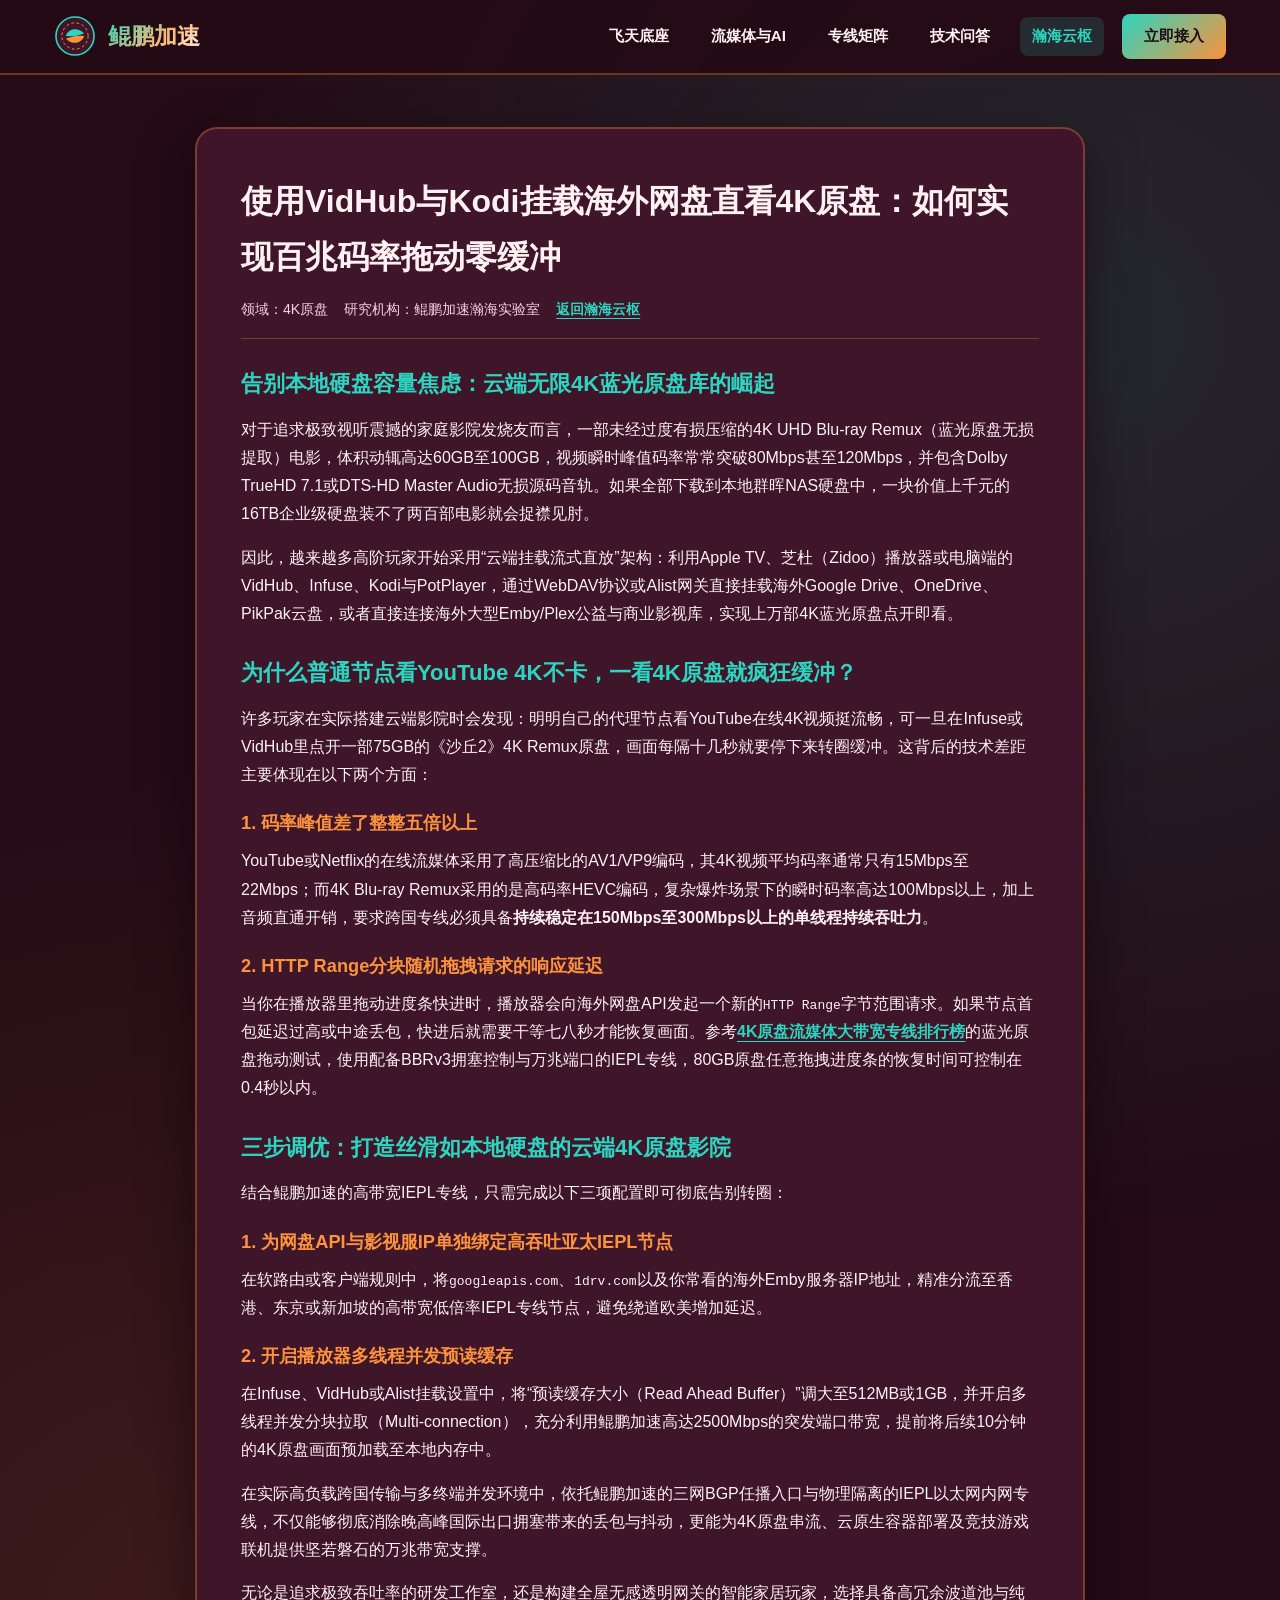
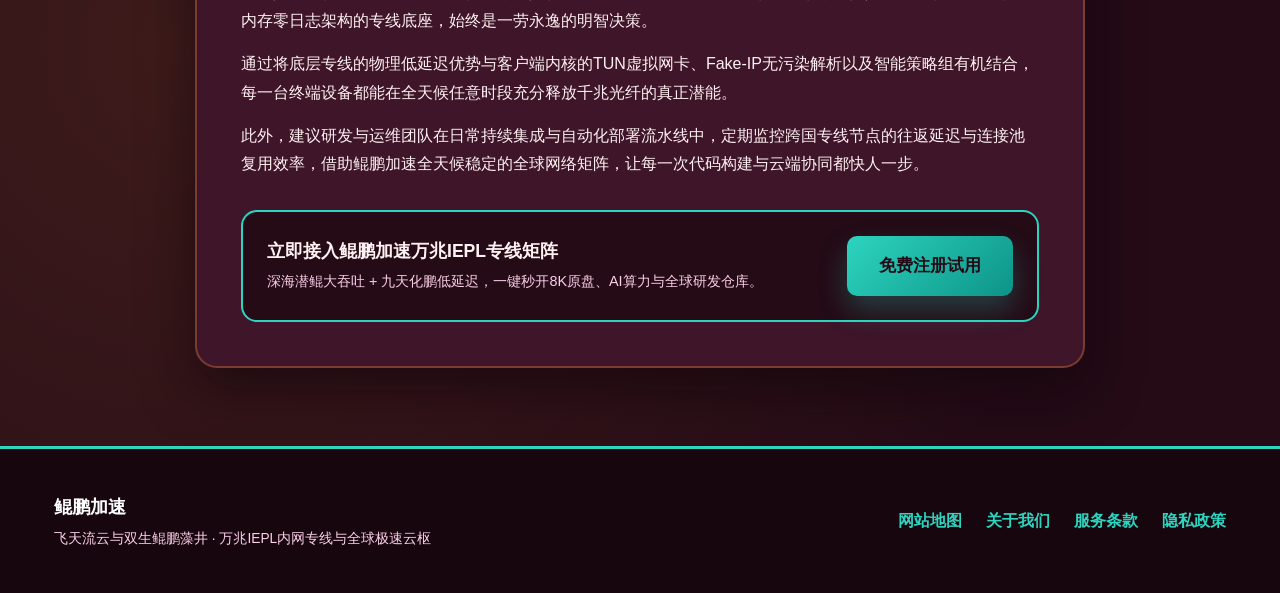
==== 4k-bluray-plex-kodi-webdav-cloud-mount.html @ b69a99f5 "Deploy kunpejiasu.shop landing page" ====
<!DOCTYPE html>
<html lang="zh-CN">
<head>
  <meta charset="UTF-8">
  <meta name="viewport" content="width=device-width, initial-scale=1.0">
  <title>使用VidHub与Kodi挂载海外网盘直看4K原盘：如何实现百兆码率拖动零缓冲 - 鲲鹏加速</title>
  <meta name="description" content="面向蓝光原盘收藏家与NAS影音玩家，详解通过Alist/Rclone挂载Google Drive、OneDrive与海外Emby服，配合IEPL大带宽专线流畅直放80Mbps 4K Remux原盘的调优方案。">
  <link rel="canonical" href="https://kunpejiasu.shop/4k-bluray-plex-kodi-webdav-cloud-mount.html">
  <link rel="stylesheet" href="style.css">
</head>
<body>
  <header class="dh-header">
  <div class="dh-wrap dh-nav-row">
    <a href="index.html" class="dh-brand">
      <svg width="42" height="42" viewBox="0 0 64 64" fill="none" xmlns="http://www.w3.org/2000/svg" aria-label="鲲鹏加速飞天藻井双生鲲鹏徽标">
        <circle cx="32" cy="32" r="29" fill="#3E1529" stroke="#2DD4BF" stroke-width="2.5"/>
        <circle cx="32" cy="32" r="20" stroke="#FB923C" stroke-width="1.5" stroke-dasharray="4 4"/>
        <path d="M18 32 C 22 20, 36 18, 46 28 C 38 30, 30 34, 18 32 Z" fill="#2DD4BF"/>
        <path d="M46 32 C 42 44, 28 46, 18 36 C 26 34, 34 30, 46 32 Z" fill="#FB923C"/>
      </svg>
      <span class="dh-brand-title">鲲鹏加速</span>
    </a>
    <nav class="dh-nav" aria-label="主导航">
      <a href="index.html#backbone">飞天底座</a>
      <a href="index.html#unlock">流媒体与AI</a>
      <a href="index.html#pricing">专线矩阵</a>
      <a href="index.html#faq">技术问答</a>
      <a href="vast-nexus.html" class="active">瀚海云枢</a>
      <a href="https://ww012.twilightaff.com/#/?code=A56DH1Af" class="btn-dh-top" rel="nofollow" target="_blank">立即接入</a>
    </nav>
  </div>
</header>
  <main class="dh-doc-sec">
    <div class="dh-wrap">
      <article class="dh-doc-box">
        <h1>使用VidHub与Kodi挂载海外网盘直看4K原盘：如何实现百兆码率拖动零缓冲</h1>
        <div class="dh-doc-meta"><span>领域：4K原盘</span><span>研究机构：鲲鹏加速瀚海实验室</span><span><a href="vast-nexus.html">返回瀚海云枢</a></span></div>
        <div class="dh-doc-body">
          <h2>告别本地硬盘容量焦虑：云端无限4K蓝光原盘库的崛起</h2>
<p>对于追求极致视听震撼的家庭影院发烧友而言，一部未经过度有损压缩的4K UHD Blu-ray Remux（蓝光原盘无损提取）电影，体积动辄高达60GB至100GB，视频瞬时峰值码率常常突破80Mbps甚至120Mbps，并包含Dolby TrueHD 7.1或DTS-HD Master Audio无损源码音轨。如果全部下载到本地群晖NAS硬盘中，一块价值上千元的16TB企业级硬盘装不了两百部电影就会捉襟见肘。</p>
<p>因此，越来越多高阶玩家开始采用“云端挂载流式直放”架构：利用Apple TV、芝杜（Zidoo）播放器或电脑端的VidHub、Infuse、Kodi与PotPlayer，通过WebDAV协议或Alist网关直接挂载海外Google Drive、OneDrive、PikPak云盘，或者直接连接海外大型Emby/Plex公益与商业影视库，实现上万部4K蓝光原盘点开即看。</p>

<h2>为什么普通节点看YouTube 4K不卡，一看4K原盘就疯狂缓冲？</h2>
<p>许多玩家在实际搭建云端影院时会发现：明明自己的代理节点看YouTube在线4K视频挺流畅，可一旦在Infuse或VidHub里点开一部75GB的《沙丘2》4K Remux原盘，画面每隔十几秒就要停下来转圈缓冲。这背后的技术差距主要体现在以下两个方面：</p>

<h3>1. 码率峰值差了整整五倍以上</h3>
<p>YouTube或Netflix的在线流媒体采用了高压缩比的AV1/VP9编码，其4K视频平均码率通常只有15Mbps至22Mbps；而4K Blu-ray Remux采用的是高码率HEVC编码，复杂爆炸场景下的瞬时码率高达100Mbps以上，加上音频直通开销，要求跨国专线必须具备<strong>持续稳定在150Mbps至300Mbps以上的单线程持续吞吐力</strong>。</p>

<h3>2. HTTP Range分块随机拖拽请求的响应延迟</h3>
<p>当你在播放器里拖动进度条快进时，播放器会向海外网盘API发起一个新的<code>HTTP Range</code>字节范围请求。如果节点首包延迟过高或中途丢包，快进后就需要干等七八秒才能恢复画面。参考<a href="https://tizilab.net/" target="_blank">4K原盘流媒体大带宽专线排行榜</a>的蓝光原盘拖动测试，使用配备BBRv3拥塞控制与万兆端口的IEPL专线，80GB原盘任意拖拽进度条的恢复时间可控制在0.4秒以内。</p>

<h2>三步调优：打造丝滑如本地硬盘的云端4K原盘影院</h2>
<p>结合鲲鹏加速的高带宽IEPL专线，只需完成以下三项配置即可彻底告别转圈：</p>

<h3>1. 为网盘API与影视服IP单独绑定高吞吐亚太IEPL节点</h3>
<p>在软路由或客户端规则中，将<code>googleapis.com</code>、<code>1drv.com</code>以及你常看的海外Emby服务器IP地址，精准分流至香港、东京或新加坡的高带宽低倍率IEPL专线节点，避免绕道欧美增加延迟。</p>

<h3>2. 开启播放器多线程并发预读缓存</h3>
<p>在Infuse、VidHub或Alist挂载设置中，将“预读缓存大小（Read Ahead Buffer）”调大至512MB或1GB，并开启多线程并发分块拉取（Multi-connection），充分利用鲲鹏加速高达2500Mbps的突发端口带宽，提前将后续10分钟的4K原盘画面预加载至本地内存中。</p>

<p>在实际高负载跨国传输与多终端并发环境中，依托鲲鹏加速的三网BGP任播入口与物理隔离的IEPL以太网内网专线，不仅能够彻底消除晚高峰国际出口拥塞带来的丢包与抖动，更能为4K原盘串流、云原生容器部署及竞技游戏联机提供坚若磐石的万兆带宽支撑。</p>
<p>无论是追求极致吞吐率的研发工作室，还是构建全屋无感透明网关的智能家居玩家，选择具备高冗余波道池与纯内存零日志架构的专线底座，始终是一劳永逸的明智决策。</p>
<p>通过将底层专线的物理低延迟优势与客户端内核的TUN虚拟网卡、Fake-IP无污染解析以及智能策略组有机结合，每一台终端设备都能在全天候任意时段充分释放千兆光纤的真正潜能。</p>
<p>此外，建议研发与运维团队在日常持续集成与自动化部署流水线中，定期监控跨国专线节点的往返延迟与连接池复用效率，借助鲲鹏加速全天候稳定的全球网络矩阵，让每一次代码构建与云端协同都快人一步。</p>
        </div>
        <div style="margin-top:32px;padding:24px;background:var(--bg-mulberry);border:2px solid var(--malachite-main);border-radius:16px;display:flex;justify-content:space-between;align-items:center;flex-wrap:wrap;gap:16px;">
          <div>
            <strong style="font-size:1.1rem;color:var(--text-lotus);display:block;">立即接入鲲鹏加速万兆IEPL专线矩阵</strong>
            <span style="font-size:0.9rem;color:var(--text-rose-ash);">深海潜鲲大吞吐 + 九天化鹏低延迟，一键秒开8K原盘、AI算力与全球研发仓库。</span>
          </div>
          <a href="https://ww012.twilightaff.com/#/?code=A56DH1Af" class="btn-dh-malachite" rel="nofollow" target="_blank">免费注册试用</a>
        </div>
      </article>
    </div>
  </main>
  <footer class="dh-footer">
  <div class="dh-wrap dh-footer-row">
    <div>
      <strong style="font-size: 1.15rem; color: #FFFFFF;">鲲鹏加速</strong>
      <p style="font-size: 0.86rem; color: #FBCFE8; margin-top: 4px;">飞天流云与双生鲲鹏藻井 · 万兆IEPL内网专线与全球极速云枢</p>
    </div>
    <div class="dh-footer-links">
      <a href="sitemap.html">网站地图</a>
      <a href="about.html">关于我们</a>
      <a href="terms.html">服务条款</a>
      <a href="privacy.html">隐私政策</a>
    </div>
  </div>
</footer>
</body>
</html>
---- style.css ----
/* kunpejiasu.shop - Deep Mulberry-Burgundy & Malachite-Turquoise Dunhuang Celestial Kunpeng */
:root {
  --bg-mulberry: #240B16;
  --bg-wine-band: #311020;
  --bg-plum-card: #3E1529;
  --text-lotus: #FFF1F2;
  --text-rose-ash: #FBCFE8;
  --malachite-main: #2DD4BF;
  --malachite-deep: #0D9488;
  --copper-peach: #FB923C;
  --border-copper: rgba(251, 146, 60, 0.32);
  --shadow-wine: 0 22px 52px rgba(15, 3, 9, 0.55);
}

* {
  box-sizing: border-box;
  margin: 0;
  padding: 0;
}

html {
  scroll-behavior: smooth;
  font-family: "PingFang SC", "Hiragino Sans GB", "Microsoft YaHei", sans-serif;
  background-color: var(--bg-mulberry);
  color: var(--text-lotus);
  line-height: 1.76;
}

body {
  background-color: var(--bg-mulberry);
  background-image:
    radial-gradient(circle at 85% 15%, rgba(45, 212, 191, 0.14) 0%, transparent 42%),
    radial-gradient(circle at 15% 75%, rgba(251, 146, 60, 0.12) 0%, transparent 45%);
  overflow-x: hidden;
}

a, a:visited {
  color: var(--malachite-main);
  text-decoration: underline;
  text-underline-offset: 4px;
  font-weight: 700;
  transition: color 0.2s ease;
}

a:hover {
  color: var(--copper-peach);
}

.dh-wrap {
  max-width: 1220px;
  margin: 0 auto;
  padding: 0 24px;
}

/* Header */
.dh-header {
  position: sticky;
  top: 0;
  z-index: 100;
  background: rgba(36, 11, 22, 0.95);
  border-bottom: 2px solid var(--border-copper);
  padding: 14px 0;
}

.dh-nav-row {
  display: flex;
  align-items: center;
  justify-content: space-between;
  flex-wrap: wrap;
  gap: 18px;
}

.dh-brand {
  display: inline-flex;
  align-items: center;
  gap: 12px;
  text-decoration: none !important;
}

.dh-brand-title {
  font-size: 1.46rem;
  font-weight: 900;
  background: linear-gradient(135deg, #2DD4BF 0%, #FDBA74 60%, #FFF1F2 100%);
  -webkit-background-clip: text;
  -webkit-text-fill-color: transparent;
}

.dh-nav {
  display: flex;
  align-items: center;
  gap: 18px;
  flex-wrap: wrap;
}

.dh-nav a, .dh-nav a:visited {
  color: var(--text-lotus);
  text-decoration: none;
  font-size: 0.95rem;
  font-weight: 600;
  padding: 6px 12px;
  border-radius: 8px;
}

.dh-nav a:hover, .dh-nav a.active {
  background: rgba(45, 212, 191, 0.16);
  color: var(--malachite-main);
}

.btn-dh-top, .btn-dh-top:visited {
  background: linear-gradient(135deg, var(--malachite-main), var(--copper-peach));
  color: #240B16 !important;
  text-decoration: none !important;
  padding: 9px 22px !important;
  border-radius: 8px;
  font-weight: 900;
}

/* Hero Section with Dunhuang Celestial Mandala & Orbital Twin Kunpeng */
.dh-hero {
  padding: 58px 0 74px;
}

.dh-hero-grid {
  display: grid;
  grid-template-columns: 1fr 1fr;
  gap: 44px;
  align-items: center;
}

.dh-mural-badge {
  display: inline-flex;
  align-items: center;
  gap: 8px;
  background: rgba(45, 212, 191, 0.14);
  border: 1px solid var(--malachite-main);
  color: var(--malachite-main);
  padding: 6px 16px;
  border-radius: 6px;
  font-size: 0.85rem;
  font-weight: 800;
  margin-bottom: 18px;
}

.dh-hero h1 {
  font-size: 2.75rem;
  line-height: 1.24;
  color: var(--text-lotus);
  margin-bottom: 18px;
  font-weight: 900;
}

.dh-hero h1 span {
  color: var(--malachite-main);
}

.dh-hero-p {
  font-size: 1.06rem;
  color: var(--text-rose-ash);
  margin-bottom: 28px;
}

.dh-cta-bar {
  display: flex;
  flex-wrap: wrap;
  gap: 16px;
  margin-bottom: 30px;
}

.btn-dh-malachite, .btn-dh-malachite:visited {
  display: inline-flex;
  align-items: center;
  justify-content: center;
  background: linear-gradient(135deg, #2DD4BF 0%, #0D9488 100%);
  color: #240B16 !important;
  text-decoration: none !important;
  padding: 15px 32px;
  border-radius: 10px;
  font-size: 1.05rem;
  font-weight: 900;
  box-shadow: 0 14px 28px rgba(45, 212, 191, 0.25);
  transition: transform 0.2s ease;
}

.btn-dh-malachite:hover {
  transform: translateY(-3px);
}

.btn-dh-copper, .btn-dh-copper:visited {
  display: inline-flex;
  align-items: center;
  justify-content: center;
  background: var(--bg-plum-card);
  color: var(--copper-peach) !important;
  text-decoration: none !important;
  padding: 15px 26px;
  border-radius: 10px;
  font-size: 1.02rem;
  font-weight: 800;
  border: 2px solid var(--copper-peach);
  transition: transform 0.2s ease;
}

.btn-dh-copper:hover {
  background: rgba(251, 146, 60, 0.16);
  transform: translateY(-3px);
}

.dh-mandala-stage {
  background: radial-gradient(circle at center, #4A1930 0%, #2B0D1B 75%, #1D0711 100%);
  border: 2px solid var(--copper-peach);
  border-radius: 180px 180px 28px 28px;
  padding: 24px;
  box-shadow: var(--shadow-wine);
  overflow: hidden;
}

.dh-mandala-stage svg {
  width: 100%;
  height: auto;
  display: block;
}

@keyframes mandalaRotate {
  0% { transform: rotate(0deg); }
  100% { transform: rotate(360deg); }
}

@keyframes yinYangKunpeng {
  0% { transform: rotate(0deg); }
  100% { transform: rotate(-360deg); }
}

@keyframes silkFloat {
  0%, 100% { transform: translateY(0px); }
  50% { transform: translateY(-10px); }
}

.anim-mandala-wheel {
  animation: mandalaRotate 28s linear infinite;
  transform-origin: 270px 220px;
}

.anim-orbital-pair {
  animation: yinYangKunpeng 18s linear infinite;
  transform-origin: 270px 220px;
}

.anim-silk-ribbon {
  animation: silkFloat 5s ease-in-out infinite;
}

/* Sections */
.dh-sec {
  padding: 74px 0;
}

.dh-sec.wine-band {
  background: var(--bg-wine-band);
  border-top: 1px solid var(--border-copper);
  border-bottom: 1px solid var(--border-copper);
}

.dh-head {
  text-align: center;
  max-width: 740px;
  margin: 0 auto 48px;
}

.dh-head h2 {
  font-size: 2.1rem;
  color: var(--text-lotus);
  margin-bottom: 10px;
}

.dh-head p {
  color: var(--text-rose-ash);
}

/* Cards */
.dh-three-grid {
  display: grid;
  grid-template-columns: repeat(3, 1fr);
  gap: 24px;
}

.dh-two-grid {
  display: grid;
  grid-template-columns: repeat(2, 1fr);
  gap: 24px;
}

.dh-card {
  background: var(--bg-plum-card);
  border: 1px solid var(--border-copper);
  border-top: 4px solid var(--malachite-main);
  border-radius: 16px;
  padding: 28px;
  box-shadow: var(--shadow-wine);
}

.dh-card h3 {
  font-size: 1.22rem;
  color: var(--text-lotus);
  margin-bottom: 10px;
}

.dh-card p {
  color: var(--text-rose-ash);
  font-size: 0.94rem;
}

.dh-price-card {
  background: var(--bg-plum-card);
  border: 2px solid var(--border-copper);
  border-radius: 20px;
  padding: 34px 26px;
  box-shadow: var(--shadow-wine);
  display: flex;
  flex-direction: column;
  justify-content: space-between;
}

.dh-price-card.featured {
  border-color: var(--malachite-main);
  background: linear-gradient(180deg, #4E1B33 0%, #381224 100%);
}

.dh-price-num {
  font-size: 2.45rem;
  font-weight: 900;
  color: var(--malachite-main);
  margin: 14px 0;
}

.dh-ul {
  list-style: none;
  margin: 16px 0 26px;
}

.dh-ul li {
  padding: 8px 0;
  border-bottom: 1px dashed rgba(251, 207, 232, 0.18);
  font-size: 0.94rem;
}

/* Subpage */
.dh-doc-sec {
  padding: 52px 0 78px;
}

.dh-doc-box {
  max-width: 890px;
  margin: 0 auto;
  background: var(--bg-plum-card);
  border: 2px solid var(--border-copper);
  border-radius: 22px;
  padding: 44px;
  box-shadow: var(--shadow-wine);
}

.dh-doc-box h1 {
  font-size: 2rem;
  margin-bottom: 12px;
}

.dh-doc-meta {
  font-size: 0.88rem;
  color: var(--text-rose-ash);
  padding-bottom: 16px;
  margin-bottom: 24px;
  border-bottom: 1px solid var(--border-copper);
  display: flex;
  gap: 16px;
  flex-wrap: wrap;
}

.dh-doc-body h2 {
  font-size: 1.38rem;
  color: var(--malachite-main);
  margin: 26px 0 12px;
}

.dh-doc-body h3 {
  font-size: 1.14rem;
  color: var(--copper-peach);
  margin: 18px 0 8px;
}

.dh-doc-body p {
  margin-bottom: 15px;
}

.dh-footer {
  background: #18060E;
  color: var(--text-rose-ash);
  padding: 42px 0;
  border-top: 3px solid var(--malachite-main);
}

.dh-footer-row {
  display: flex;
  justify-content: space-between;
  align-items: center;
  flex-wrap: wrap;
  gap: 20px;
}

.dh-footer-links {
  display: flex;
  gap: 24px;
  flex-wrap: wrap;
}

.dh-footer-links a, .dh-footer-links a:visited {
  color: var(--malachite-main) !important;
  text-decoration: none;
}

@media (max-width: 980px) {
  .dh-hero-grid,
  .dh-three-grid,
  .dh-two-grid {
    grid-template-columns: 1fr;
  }
}

@media (max-width: 768px) {
  .dh-nav-row {
    flex-direction: column;
    align-items: flex-start;
  }
  .dh-nav {
    display: flex !important;
    width: 100%;
    flex-wrap: wrap;
    gap: 8px;
  }
  .dh-hero h1 {
    font-size: 2rem;
  }
  .dh-doc-box {
    padding: 24px 18px;
  }
}
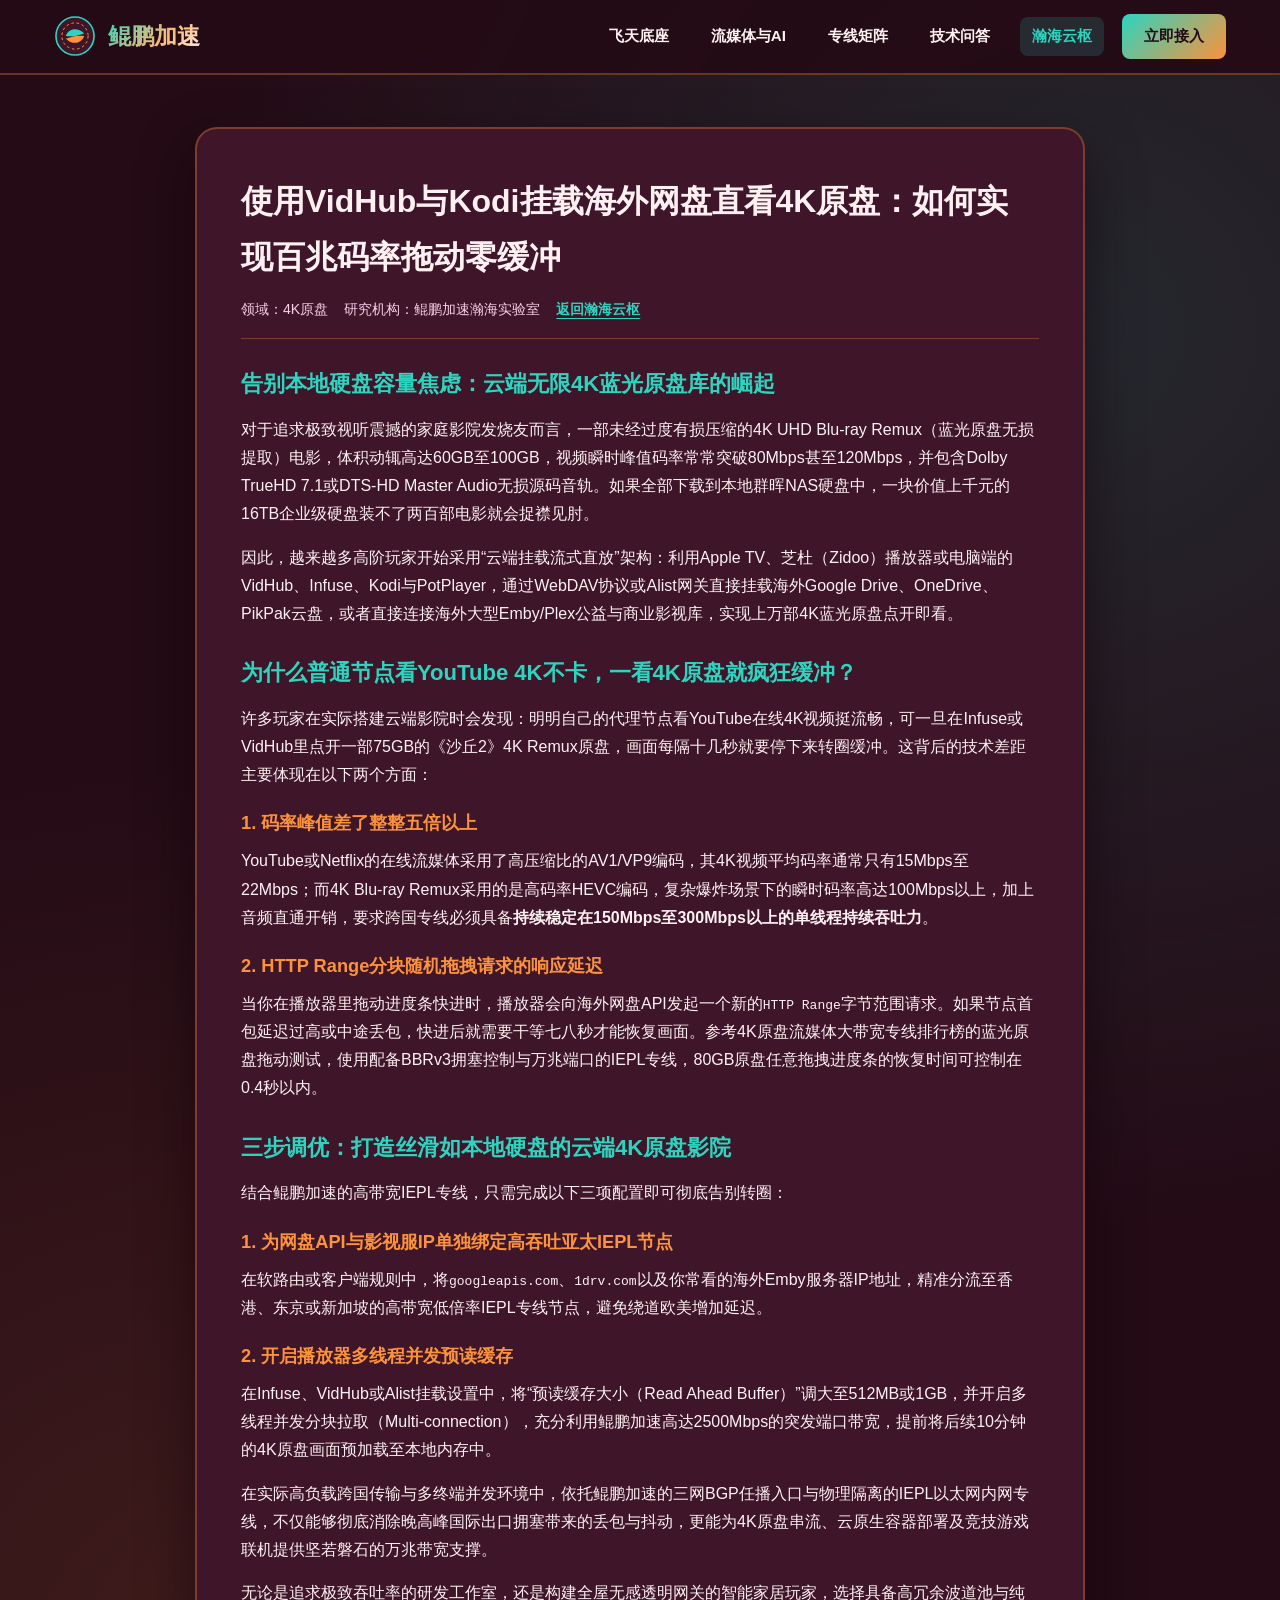
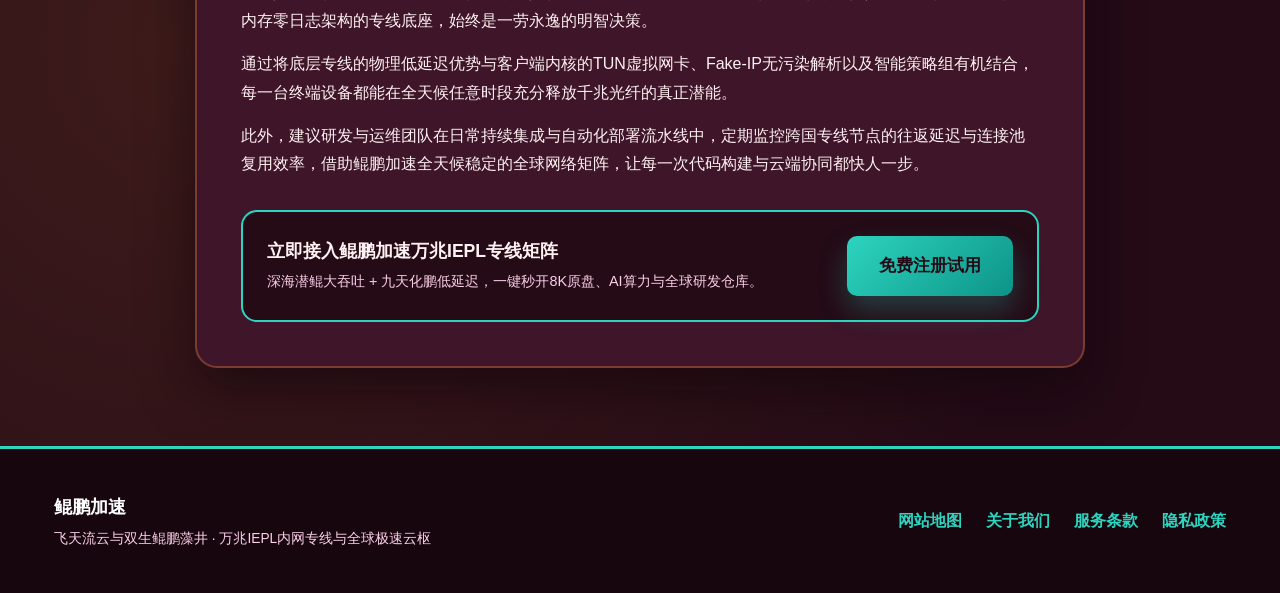
==== commit b37e5d57: "fix: remove external blog links, desensitize subscription terms, and align official landing page sty" ====
--- a/4k-bluray-plex-kodi-webdav-cloud-mount.html
+++ b/4k-bluray-plex-kodi-webdav-cloud-mount.html
@@ -47,7 +47,7 @@
 <p>YouTube或Netflix的在线流媒体采用了高压缩比的AV1/VP9编码，其4K视频平均码率通常只有15Mbps至22Mbps；而4K Blu-ray Remux采用的是高码率HEVC编码，复杂爆炸场景下的瞬时码率高达100Mbps以上，加上音频直通开销，要求跨国专线必须具备<strong>持续稳定在150Mbps至300Mbps以上的单线程持续吞吐力</strong>。</p>
 
 <h3>2. HTTP Range分块随机拖拽请求的响应延迟</h3>
-<p>当你在播放器里拖动进度条快进时，播放器会向海外网盘API发起一个新的<code>HTTP Range</code>字节范围请求。如果节点首包延迟过高或中途丢包，快进后就需要干等七八秒才能恢复画面。参考<a href="https://tizilab.net/" target="_blank">4K原盘流媒体大带宽专线排行榜</a>的蓝光原盘拖动测试，使用配备BBRv3拥塞控制与万兆端口的IEPL专线，80GB原盘任意拖拽进度条的恢复时间可控制在0.4秒以内。</p>
+<p>当你在播放器里拖动进度条快进时，播放器会向海外网盘API发起一个新的<code>HTTP Range</code>字节范围请求。如果节点首包延迟过高或中途丢包，快进后就需要干等七八秒才能恢复画面。参考4K原盘流媒体大带宽专线排行榜的蓝光原盘拖动测试，使用配备BBRv3拥塞控制与万兆端口的IEPL专线，80GB原盘任意拖拽进度条的恢复时间可控制在0.4秒以内。</p>
 
 <h2>三步调优：打造丝滑如本地硬盘的云端4K原盘影院</h2>
 <p>结合鲲鹏加速的高带宽IEPL专线，只需完成以下三项配置即可彻底告别转圈：</p>
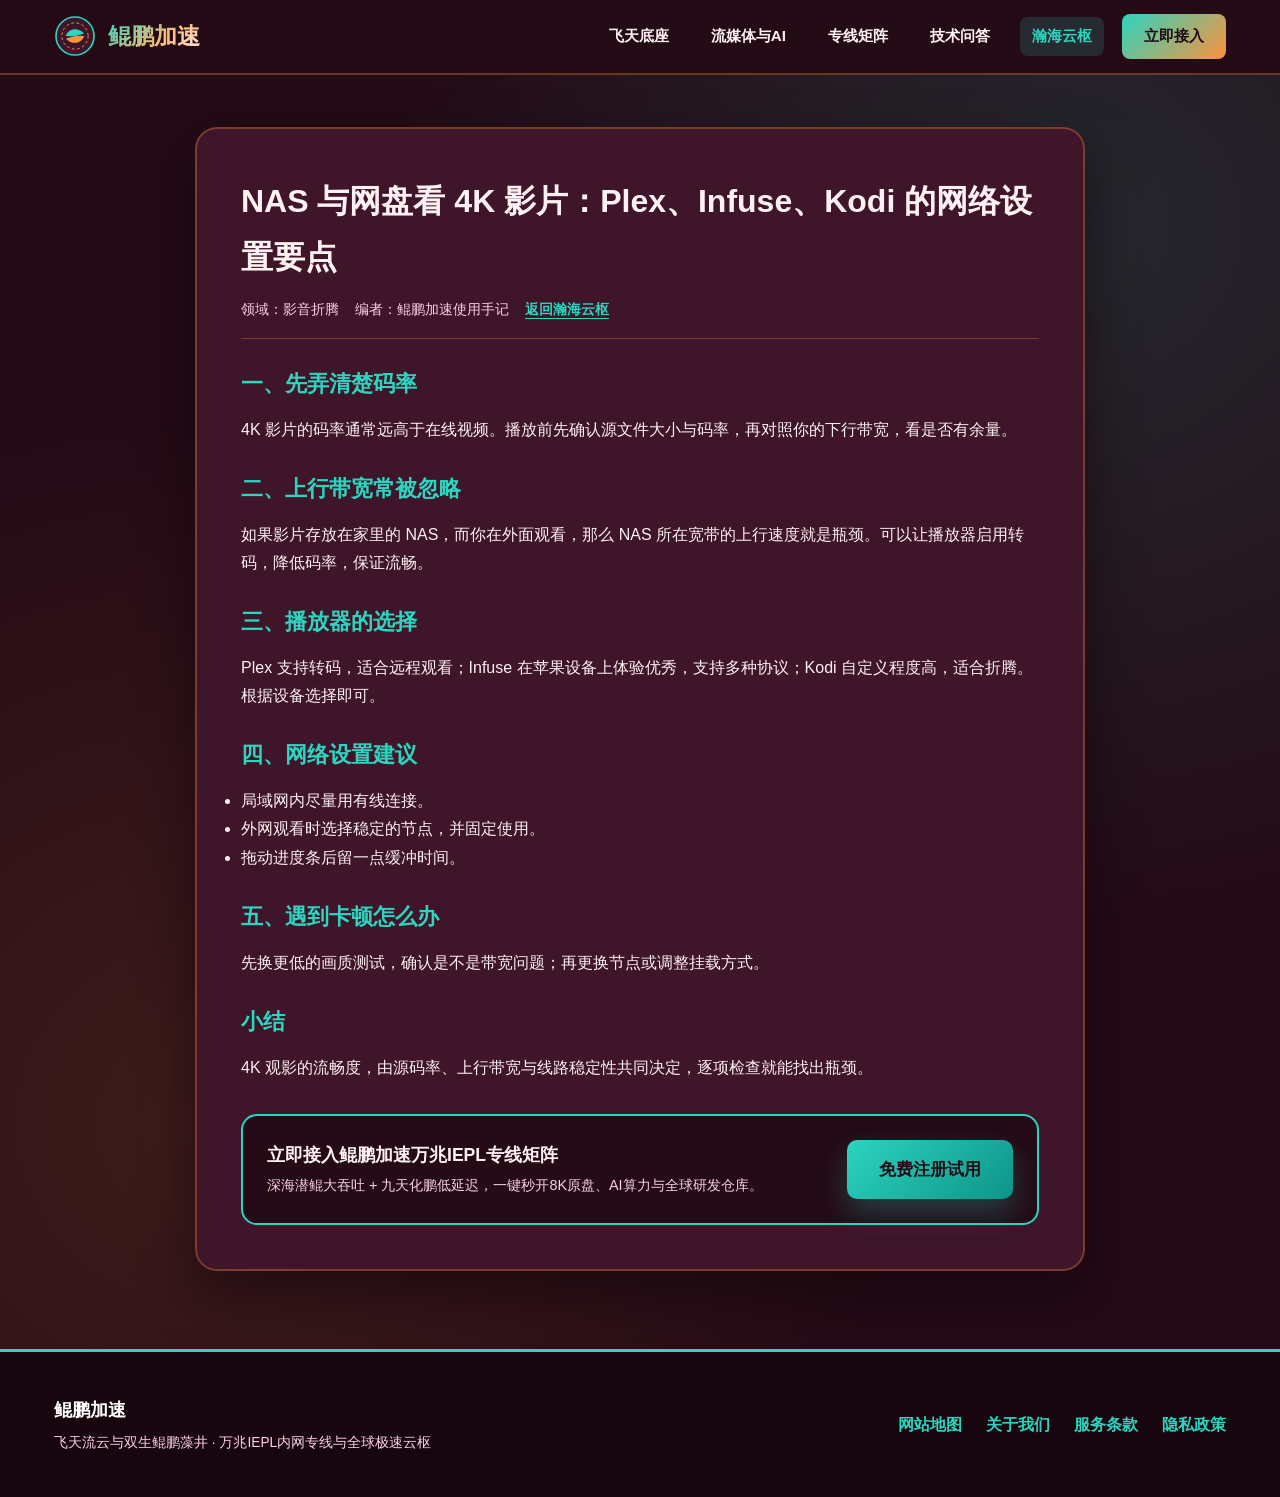
==== commit 5088b625: "Update blog hyperlinks to dajichang.mom" ====
--- a/4k-bluray-plex-kodi-webdav-cloud-mount.html
+++ b/4k-bluray-plex-kodi-webdav-cloud-mount.html
@@ -3,8 +3,8 @@
 <head>
   <meta charset="UTF-8">
   <meta name="viewport" content="width=device-width, initial-scale=1.0">
-  <title>使用VidHub与Kodi挂载海外网盘直看4K原盘：如何实现百兆码率拖动零缓冲 - 鲲鹏加速</title>
-  <meta name="description" content="面向蓝光原盘收藏家与NAS影音玩家，详解通过Alist/Rclone挂载Google Drive、OneDrive与海外Emby服，配合IEPL大带宽专线流畅直放80Mbps 4K Remux原盘的调优方案。">
+  <title>NAS 与网盘看 4K 影片：Plex、Infuse、Kodi 的网络设置要点 - 鲲鹏加速</title>
+  <meta name="description" content="用 Plex、Infuse、Kodi 播放 NAS 或网盘里的 4K 影片，常遇到缓冲与拖动卡顿。从码率、上行带宽、挂载方式到节点选择整理设置要点。">
   <link rel="canonical" href="https://kunpejiasu.shop/4k-bluray-plex-kodi-webdav-cloud-mount.html">
   <link rel="stylesheet" href="style.css">
 </head>
@@ -33,35 +33,21 @@
   <main class="dh-doc-sec">
     <div class="dh-wrap">
       <article class="dh-doc-box">
-        <h1>使用VidHub与Kodi挂载海外网盘直看4K原盘：如何实现百兆码率拖动零缓冲</h1>
-        <div class="dh-doc-meta"><span>领域：4K原盘</span><span>研究机构：鲲鹏加速瀚海实验室</span><span><a href="vast-nexus.html">返回瀚海云枢</a></span></div>
+        <h1>NAS 与网盘看 4K 影片：Plex、Infuse、Kodi 的网络设置要点</h1>
+        <div class="dh-doc-meta"><span>领域：影音折腾</span><span>编者：鲲鹏加速使用手记</span><span><a href="vast-nexus.html">返回瀚海云枢</a></span></div>
         <div class="dh-doc-body">
-          <h2>告别本地硬盘容量焦虑：云端无限4K蓝光原盘库的崛起</h2>
-<p>对于追求极致视听震撼的家庭影院发烧友而言，一部未经过度有损压缩的4K UHD Blu-ray Remux（蓝光原盘无损提取）电影，体积动辄高达60GB至100GB，视频瞬时峰值码率常常突破80Mbps甚至120Mbps，并包含Dolby TrueHD 7.1或DTS-HD Master Audio无损源码音轨。如果全部下载到本地群晖NAS硬盘中，一块价值上千元的16TB企业级硬盘装不了两百部电影就会捉襟见肘。</p>
-<p>因此，越来越多高阶玩家开始采用“云端挂载流式直放”架构：利用Apple TV、芝杜（Zidoo）播放器或电脑端的VidHub、Infuse、Kodi与PotPlayer，通过WebDAV协议或Alist网关直接挂载海外Google Drive、OneDrive、PikPak云盘，或者直接连接海外大型Emby/Plex公益与商业影视库，实现上万部4K蓝光原盘点开即看。</p>
-
-<h2>为什么普通节点看YouTube 4K不卡，一看4K原盘就疯狂缓冲？</h2>
-<p>许多玩家在实际搭建云端影院时会发现：明明自己的代理节点看YouTube在线4K视频挺流畅，可一旦在Infuse或VidHub里点开一部75GB的《沙丘2》4K Remux原盘，画面每隔十几秒就要停下来转圈缓冲。这背后的技术差距主要体现在以下两个方面：</p>
-
-<h3>1. 码率峰值差了整整五倍以上</h3>
-<p>YouTube或Netflix的在线流媒体采用了高压缩比的AV1/VP9编码，其4K视频平均码率通常只有15Mbps至22Mbps；而4K Blu-ray Remux采用的是高码率HEVC编码，复杂爆炸场景下的瞬时码率高达100Mbps以上，加上音频直通开销，要求跨国专线必须具备<strong>持续稳定在150Mbps至300Mbps以上的单线程持续吞吐力</strong>。</p>
-
-<h3>2. HTTP Range分块随机拖拽请求的响应延迟</h3>
-<p>当你在播放器里拖动进度条快进时，播放器会向海外网盘API发起一个新的<code>HTTP Range</code>字节范围请求。如果节点首包延迟过高或中途丢包，快进后就需要干等七八秒才能恢复画面。参考4K原盘流媒体大带宽专线排行榜的蓝光原盘拖动测试，使用配备BBRv3拥塞控制与万兆端口的IEPL专线，80GB原盘任意拖拽进度条的恢复时间可控制在0.4秒以内。</p>
-
-<h2>三步调优：打造丝滑如本地硬盘的云端4K原盘影院</h2>
-<p>结合鲲鹏加速的高带宽IEPL专线，只需完成以下三项配置即可彻底告别转圈：</p>
-
-<h3>1. 为网盘API与影视服IP单独绑定高吞吐亚太IEPL节点</h3>
-<p>在软路由或客户端规则中，将<code>googleapis.com</code>、<code>1drv.com</code>以及你常看的海外Emby服务器IP地址，精准分流至香港、东京或新加坡的高带宽低倍率IEPL专线节点，避免绕道欧美增加延迟。</p>
-
-<h3>2. 开启播放器多线程并发预读缓存</h3>
-<p>在Infuse、VidHub或Alist挂载设置中，将“预读缓存大小（Read Ahead Buffer）”调大至512MB或1GB，并开启多线程并发分块拉取（Multi-connection），充分利用鲲鹏加速高达2500Mbps的突发端口带宽，提前将后续10分钟的4K原盘画面预加载至本地内存中。</p>
-
-<p>在实际高负载跨国传输与多终端并发环境中，依托鲲鹏加速的三网BGP任播入口与物理隔离的IEPL以太网内网专线，不仅能够彻底消除晚高峰国际出口拥塞带来的丢包与抖动，更能为4K原盘串流、云原生容器部署及竞技游戏联机提供坚若磐石的万兆带宽支撑。</p>
-<p>无论是追求极致吞吐率的研发工作室，还是构建全屋无感透明网关的智能家居玩家，选择具备高冗余波道池与纯内存零日志架构的专线底座，始终是一劳永逸的明智决策。</p>
-<p>通过将底层专线的物理低延迟优势与客户端内核的TUN虚拟网卡、Fake-IP无污染解析以及智能策略组有机结合，每一台终端设备都能在全天候任意时段充分释放千兆光纤的真正潜能。</p>
-<p>此外，建议研发与运维团队在日常持续集成与自动化部署流水线中，定期监控跨国专线节点的往返延迟与连接池复用效率，借助鲲鹏加速全天候稳定的全球网络矩阵，让每一次代码构建与云端协同都快人一步。</p>
+<h2>一、先弄清楚码率</h2>
+<p>4K 影片的码率通常远高于在线视频。播放前先确认源文件大小与码率，再对照你的下行带宽，看是否有余量。</p>
+<h2>二、上行带宽常被忽略</h2>
+<p>如果影片存放在家里的 NAS，而你在外面观看，那么 NAS 所在宽带的上行速度就是瓶颈。可以让播放器启用转码，降低码率，保证流畅。</p>
+<h2>三、播放器的选择</h2>
+<p>Plex 支持转码，适合远程观看；Infuse 在苹果设备上体验优秀，支持多种协议；Kodi 自定义程度高，适合折腾。根据设备选择即可。</p>
+<h2>四、网络设置建议</h2>
+<ul><li>局域网内尽量用有线连接。</li><li>外网观看时选择稳定的节点，并固定使用。</li><li>拖动进度条后留一点缓冲时间。</li></ul>
+<h2>五、遇到卡顿怎么办</h2>
+<p>先换更低的画质测试，确认是不是带宽问题；再更换节点或调整挂载方式。</p>
+<h2>小结</h2>
+<p>4K 观影的流畅度，由源码率、上行带宽与线路稳定性共同决定，逐项检查就能找出瓶颈。</p>
         </div>
         <div style="margin-top:32px;padding:24px;background:var(--bg-mulberry);border:2px solid var(--malachite-main);border-radius:16px;display:flex;justify-content:space-between;align-items:center;flex-wrap:wrap;gap:16px;">
           <div>
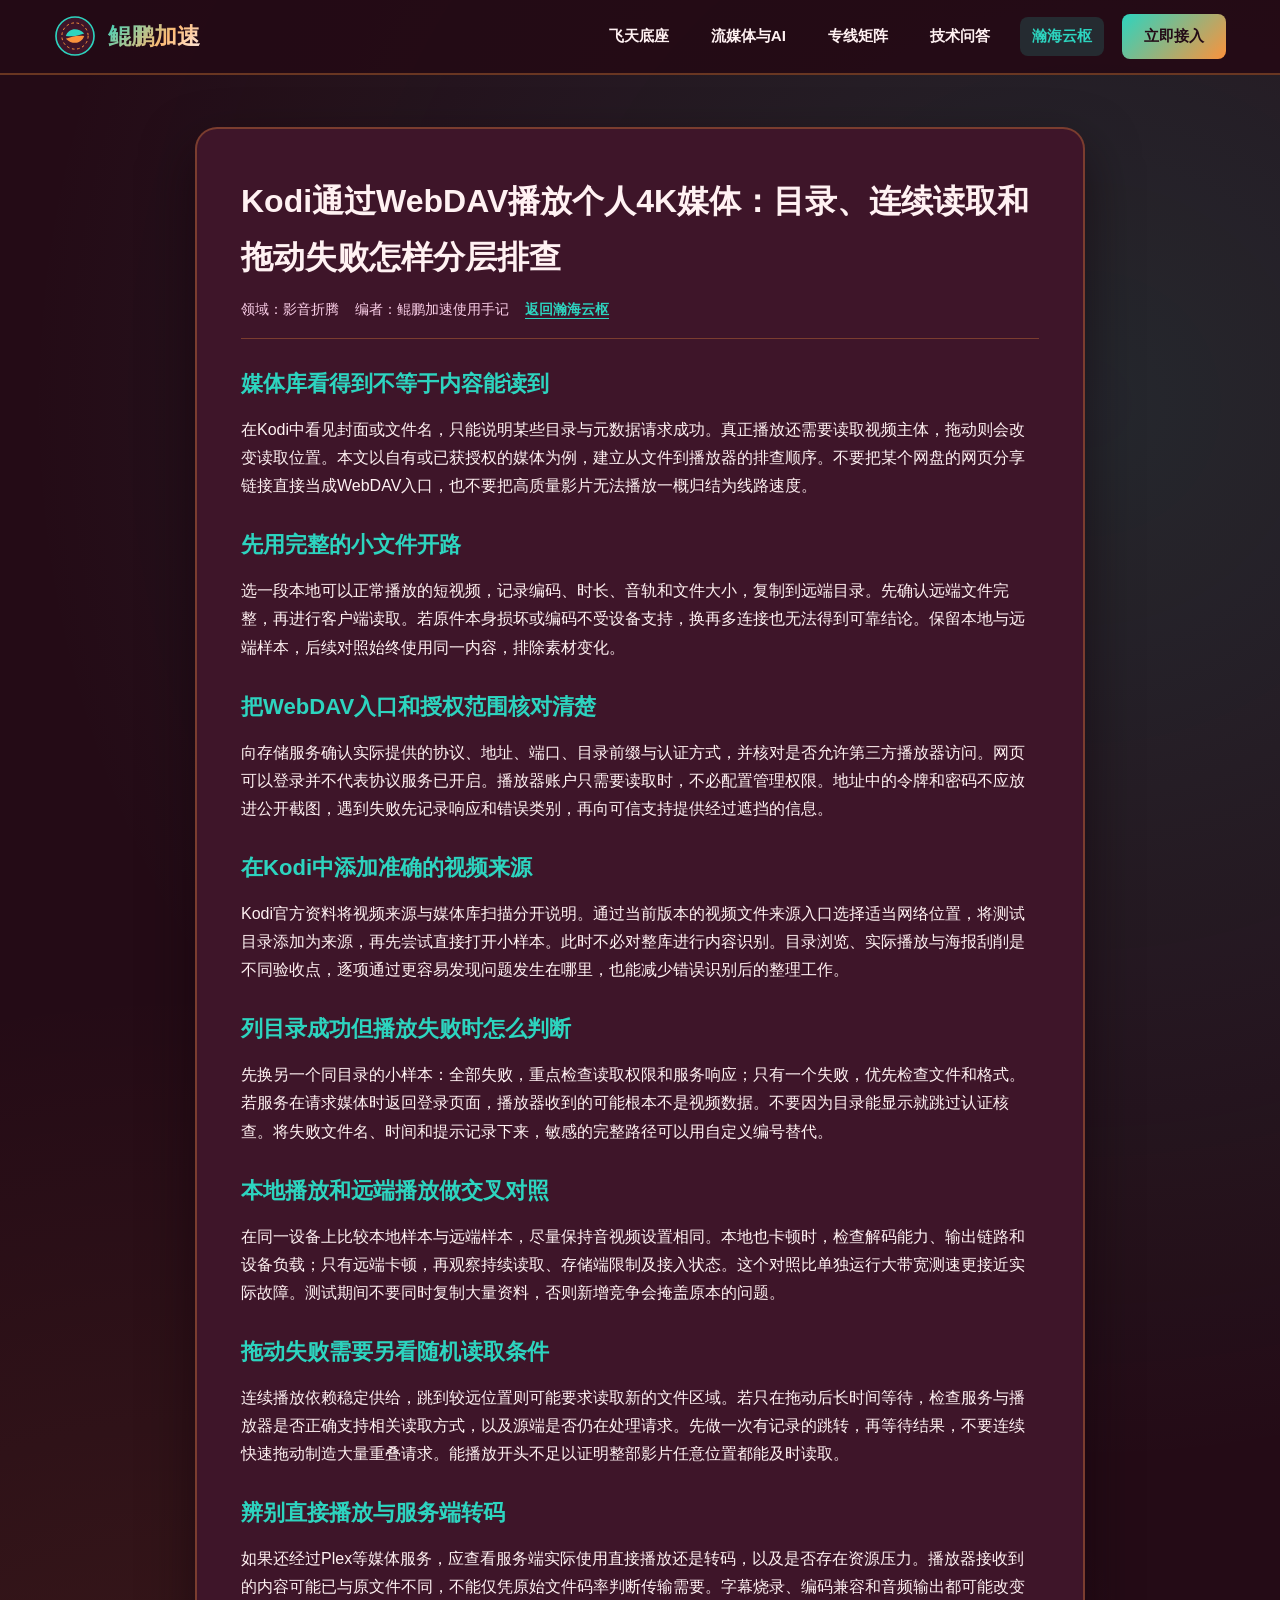
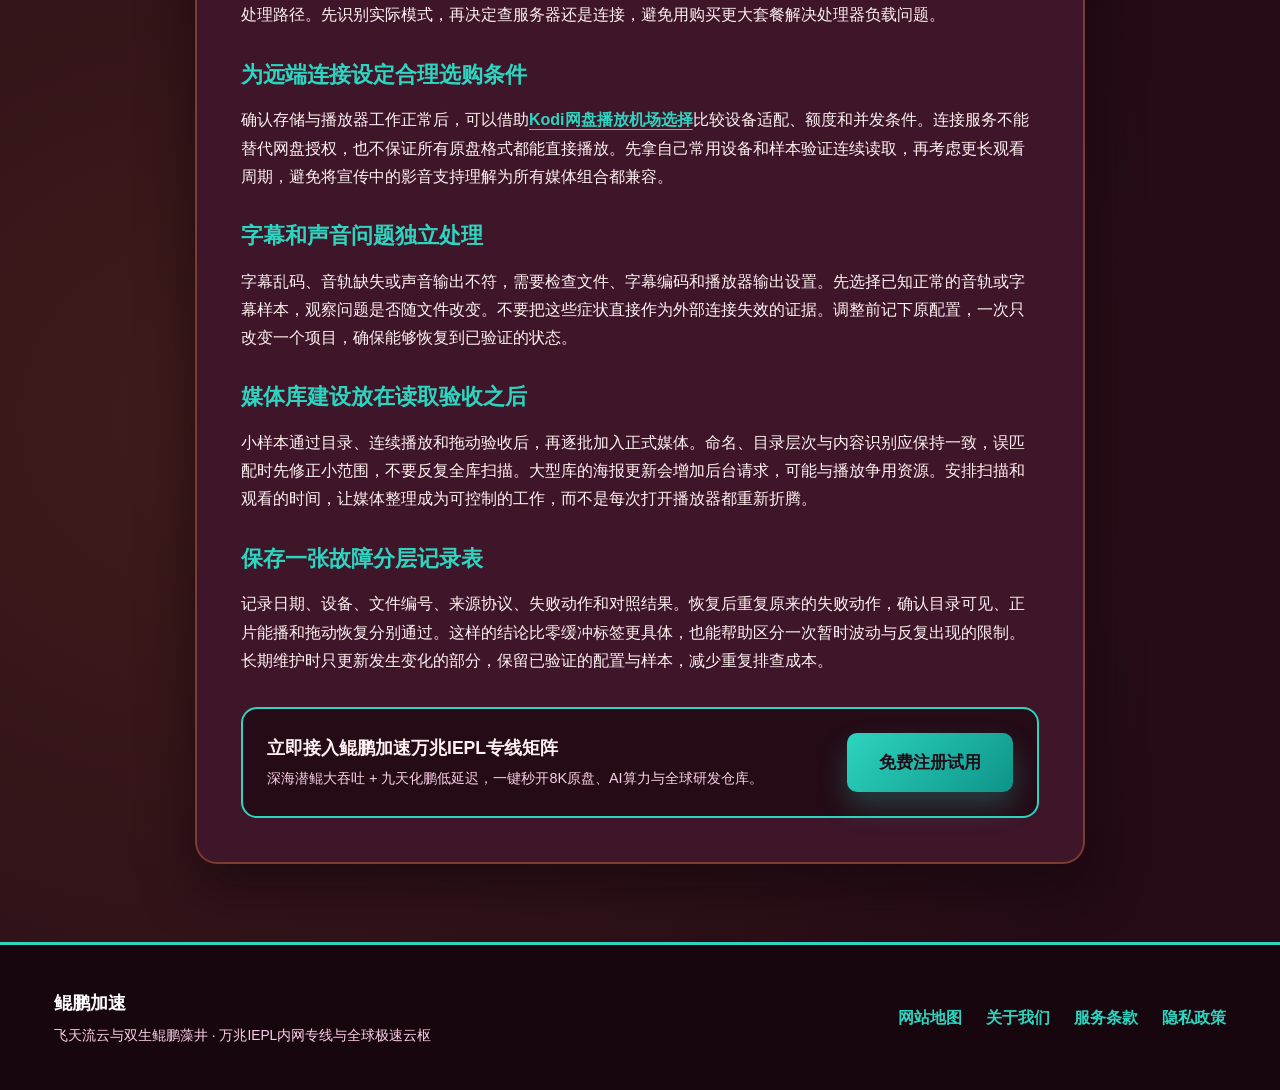
==== commit 4e883d60: "Restore detailed guides and clarify airport homepage introductions" ====
--- a/4k-bluray-plex-kodi-webdav-cloud-mount.html
+++ b/4k-bluray-plex-kodi-webdav-cloud-mount.html
@@ -1,77 +1,65 @@
 <!DOCTYPE html>
+
 <html lang="zh-CN">
 <head>
-  <meta charset="UTF-8">
-  <meta name="viewport" content="width=device-width, initial-scale=1.0">
-  <title>NAS 与网盘看 4K 影片：Plex、Infuse、Kodi 的网络设置要点 - 鲲鹏加速</title>
-  <meta name="description" content="用 Plex、Infuse、Kodi 播放 NAS 或网盘里的 4K 影片，常遇到缓冲与拖动卡顿。从码率、上行带宽、挂载方式到节点选择整理设置要点。">
-  <link rel="canonical" href="https://kunpejiasu.shop/4k-bluray-plex-kodi-webdav-cloud-mount.html">
-  <link rel="stylesheet" href="style.css">
+<meta charset="utf-8"/>
+<meta content="width=device-width, initial-scale=1.0" name="viewport"/>
+<title>Kodi通过WebDAV播放个人4K媒体：目录、连续读取和拖动失败怎样分层排查</title>
+<meta content="按个人媒体存储、WebDAV读取、Kodi来源和本地解码逐层验证4K播放，区分海报加载、直接播放与服务端转码造成的问题。" name="description"/>
+<link href="https://kunpejiasu.shop/4k-bluray-plex-kodi-webdav-cloud-mount.html" rel="canonical"/>
+<link href="style.css" rel="stylesheet"/>
 </head>
 <body>
-  <header class="dh-header">
-  <div class="dh-wrap dh-nav-row">
-    <a href="index.html" class="dh-brand">
-      <svg width="42" height="42" viewBox="0 0 64 64" fill="none" xmlns="http://www.w3.org/2000/svg" aria-label="鲲鹏加速飞天藻井双生鲲鹏徽标">
-        <circle cx="32" cy="32" r="29" fill="#3E1529" stroke="#2DD4BF" stroke-width="2.5"/>
-        <circle cx="32" cy="32" r="20" stroke="#FB923C" stroke-width="1.5" stroke-dasharray="4 4"/>
-        <path d="M18 32 C 22 20, 36 18, 46 28 C 38 30, 30 34, 18 32 Z" fill="#2DD4BF"/>
-        <path d="M46 32 C 42 44, 28 46, 18 36 C 26 34, 34 30, 46 32 Z" fill="#FB923C"/>
-      </svg>
-      <span class="dh-brand-title">鲲鹏加速</span>
-    </a>
-    <nav class="dh-nav" aria-label="主导航">
-      <a href="index.html#backbone">飞天底座</a>
-      <a href="index.html#unlock">流媒体与AI</a>
-      <a href="index.html#pricing">专线矩阵</a>
-      <a href="index.html#faq">技术问答</a>
-      <a href="vast-nexus.html" class="active">瀚海云枢</a>
-      <a href="https://ww012.twilightaff.com/#/?code=A56DH1Af" class="btn-dh-top" rel="nofollow" target="_blank">立即接入</a>
-    </nav>
-  </div>
+<header class="dh-header">
+<div class="dh-wrap dh-nav-row">
+<a class="dh-brand" href="index.html">
+<svg aria-label="鲲鹏加速飞天藻井双生鲲鹏徽标" fill="none" height="42" viewbox="0 0 64 64" width="42" xmlns="http://www.w3.org/2000/svg">
+<circle cx="32" cy="32" fill="#3E1529" r="29" stroke="#2DD4BF" stroke-width="2.5"></circle>
+<circle cx="32" cy="32" r="20" stroke="#FB923C" stroke-dasharray="4 4" stroke-width="1.5"></circle>
+<path d="M18 32 C 22 20, 36 18, 46 28 C 38 30, 30 34, 18 32 Z" fill="#2DD4BF"></path>
+<path d="M46 32 C 42 44, 28 46, 18 36 C 26 34, 34 30, 46 32 Z" fill="#FB923C"></path>
+</svg>
+<span class="dh-brand-title">鲲鹏加速</span>
+</a>
+<nav aria-label="主导航" class="dh-nav">
+<a href="index.html#backbone">飞天底座</a>
+<a href="index.html#unlock">流媒体与AI</a>
+<a href="index.html#pricing">专线矩阵</a>
+<a href="index.html#faq">技术问答</a>
+<a class="active" href="vast-nexus.html">瀚海云枢</a>
+<a class="btn-dh-top" href="https://ww012.twilightaff.com/#/?code=A56DH1Af" rel="nofollow" target="_blank">立即接入</a>
+</nav>
+</div>
 </header>
-  <main class="dh-doc-sec">
-    <div class="dh-wrap">
-      <article class="dh-doc-box">
-        <h1>NAS 与网盘看 4K 影片：Plex、Infuse、Kodi 的网络设置要点</h1>
-        <div class="dh-doc-meta"><span>领域：影音折腾</span><span>编者：鲲鹏加速使用手记</span><span><a href="vast-nexus.html">返回瀚海云枢</a></span></div>
-        <div class="dh-doc-body">
-<h2>一、先弄清楚码率</h2>
-<p>4K 影片的码率通常远高于在线视频。播放前先确认源文件大小与码率，再对照你的下行带宽，看是否有余量。</p>
-<h2>二、上行带宽常被忽略</h2>
-<p>如果影片存放在家里的 NAS，而你在外面观看，那么 NAS 所在宽带的上行速度就是瓶颈。可以让播放器启用转码，降低码率，保证流畅。</p>
-<h2>三、播放器的选择</h2>
-<p>Plex 支持转码，适合远程观看；Infuse 在苹果设备上体验优秀，支持多种协议；Kodi 自定义程度高，适合折腾。根据设备选择即可。</p>
-<h2>四、网络设置建议</h2>
-<ul><li>局域网内尽量用有线连接。</li><li>外网观看时选择稳定的节点，并固定使用。</li><li>拖动进度条后留一点缓冲时间。</li></ul>
-<h2>五、遇到卡顿怎么办</h2>
-<p>先换更低的画质测试，确认是不是带宽问题；再更换节点或调整挂载方式。</p>
-<h2>小结</h2>
-<p>4K 观影的流畅度，由源码率、上行带宽与线路稳定性共同决定，逐项检查就能找出瓶颈。</p>
-        </div>
-        <div style="margin-top:32px;padding:24px;background:var(--bg-mulberry);border:2px solid var(--malachite-main);border-radius:16px;display:flex;justify-content:space-between;align-items:center;flex-wrap:wrap;gap:16px;">
-          <div>
-            <strong style="font-size:1.1rem;color:var(--text-lotus);display:block;">立即接入鲲鹏加速万兆IEPL专线矩阵</strong>
-            <span style="font-size:0.9rem;color:var(--text-rose-ash);">深海潜鲲大吞吐 + 九天化鹏低延迟，一键秒开8K原盘、AI算力与全球研发仓库。</span>
-          </div>
-          <a href="https://ww012.twilightaff.com/#/?code=A56DH1Af" class="btn-dh-malachite" rel="nofollow" target="_blank">免费注册试用</a>
-        </div>
-      </article>
-    </div>
-  </main>
-  <footer class="dh-footer">
-  <div class="dh-wrap dh-footer-row">
-    <div>
-      <strong style="font-size: 1.15rem; color: #FFFFFF;">鲲鹏加速</strong>
-      <p style="font-size: 0.86rem; color: #FBCFE8; margin-top: 4px;">飞天流云与双生鲲鹏藻井 · 万兆IEPL内网专线与全球极速云枢</p>
-    </div>
-    <div class="dh-footer-links">
-      <a href="sitemap.html">网站地图</a>
-      <a href="about.html">关于我们</a>
-      <a href="terms.html">服务条款</a>
-      <a href="privacy.html">隐私政策</a>
-    </div>
-  </div>
+<main class="dh-doc-sec">
+<div class="dh-wrap">
+<article class="dh-doc-box">
+<h1>Kodi通过WebDAV播放个人4K媒体：目录、连续读取和拖动失败怎样分层排查</h1>
+<div class="dh-doc-meta"><span>领域：影音折腾</span><span>编者：鲲鹏加速使用手记</span><span><a href="vast-nexus.html">返回瀚海云枢</a></span></div>
+<div class="dh-doc-body"><div data-swc-article-body="2026-11-16"><h2>媒体库看得到不等于内容能读到</h2><p>在Kodi中看见封面或文件名，只能说明某些目录与元数据请求成功。真正播放还需要读取视频主体，拖动则会改变读取位置。本文以自有或已获授权的媒体为例，建立从文件到播放器的排查顺序。不要把某个网盘的网页分享链接直接当成WebDAV入口，也不要把高质量影片无法播放一概归结为线路速度。</p><h2>先用完整的小文件开路</h2><p>选一段本地可以正常播放的短视频，记录编码、时长、音轨和文件大小，复制到远端目录。先确认远端文件完整，再进行客户端读取。若原件本身损坏或编码不受设备支持，换再多连接也无法得到可靠结论。保留本地与远端样本，后续对照始终使用同一内容，排除素材变化。</p><h2>把WebDAV入口和授权范围核对清楚</h2><p>向存储服务确认实际提供的协议、地址、端口、目录前缀与认证方式，并核对是否允许第三方播放器访问。网页可以登录并不代表协议服务已开启。播放器账户只需要读取时，不必配置管理权限。地址中的令牌和密码不应放进公开截图，遇到失败先记录响应和错误类别，再向可信支持提供经过遮挡的信息。</p><h2>在Kodi中添加准确的视频来源</h2><p>Kodi官方资料将视频来源与媒体库扫描分开说明。通过当前版本的视频文件来源入口选择适当网络位置，将测试目录添加为来源，再先尝试直接打开小样本。此时不必对整库进行内容识别。目录浏览、实际播放与海报刮削是不同验收点，逐项通过更容易发现问题发生在哪里，也能减少错误识别后的整理工作。</p><h2>列目录成功但播放失败时怎么判断</h2><p>先换另一个同目录的小样本：全部失败，重点检查读取权限和服务响应；只有一个失败，优先检查文件和格式。若服务在请求媒体时返回登录页面，播放器收到的可能根本不是视频数据。不要因为目录能显示就跳过认证核查。将失败文件名、时间和提示记录下来，敏感的完整路径可以用自定义编号替代。</p><h2>本地播放和远端播放做交叉对照</h2><p>在同一设备上比较本地样本与远端样本，尽量保持音视频设置相同。本地也卡顿时，检查解码能力、输出链路和设备负载；只有远端卡顿，再观察持续读取、存储端限制及接入状态。这个对照比单独运行大带宽测速更接近实际故障。测试期间不要同时复制大量资料，否则新增竞争会掩盖原本的问题。</p><h2>拖动失败需要另看随机读取条件</h2><p>连续播放依赖稳定供给，跳到较远位置则可能要求读取新的文件区域。若只在拖动后长时间等待，检查服务与播放器是否正确支持相关读取方式，以及源端是否仍在处理请求。先做一次有记录的跳转，再等待结果，不要连续快速拖动制造大量重叠请求。能播放开头不足以证明整部影片任意位置都能及时读取。</p><h2>辨别直接播放与服务端转码</h2><p>如果还经过Plex等媒体服务，应查看服务端实际使用直接播放还是转码，以及是否存在资源压力。播放器接收到的内容可能已与原文件不同，不能仅凭原始文件码率判断传输需要。字幕烧录、编码兼容和音频输出都可能改变处理路径。先识别实际模式，再决定查服务器还是连接，避免用购买更大套餐解决处理器负载问题。</p><h2>为远端连接设定合理选购条件</h2><p>确认存储与播放器工作正常后，可以借助<a href="https://dajichang.mom/">Kodi网盘播放机场选择</a>比较设备适配、额度和并发条件。连接服务不能替代网盘授权，也不保证所有原盘格式都能直接播放。先拿自己常用设备和样本验证连续读取，再考虑更长观看周期，避免将宣传中的影音支持理解为所有媒体组合都兼容。</p><h2>字幕和声音问题独立处理</h2><p>字幕乱码、音轨缺失或声音输出不符，需要检查文件、字幕编码和播放器输出设置。先选择已知正常的音轨或字幕样本，观察问题是否随文件改变。不要把这些症状直接作为外部连接失效的证据。调整前记下原配置，一次只改变一个项目，确保能够恢复到已验证的状态。</p><h2>媒体库建设放在读取验收之后</h2><p>小样本通过目录、连续播放和拖动验收后，再逐批加入正式媒体。命名、目录层次与内容识别应保持一致，误匹配时先修正小范围，不要反复全库扫描。大型库的海报更新会增加后台请求，可能与播放争用资源。安排扫描和观看的时间，让媒体整理成为可控制的工作，而不是每次打开播放器都重新折腾。</p><h2>保存一张故障分层记录表</h2><p>记录日期、设备、文件编号、来源协议、失败动作和对照结果。恢复后重复原来的失败动作，确认目录可见、正片能播和拖动恢复分别通过。这样的结论比零缓冲标签更具体，也能帮助区分一次暂时波动与反复出现的限制。长期维护时只更新发生变化的部分，保留已验证的配置与样本，减少重复排查成本。</p></div></div>
+<div style="margin-top:32px;padding:24px;background:var(--bg-mulberry);border:2px solid var(--malachite-main);border-radius:16px;display:flex;justify-content:space-between;align-items:center;flex-wrap:wrap;gap:16px;">
+<div>
+<strong style="font-size:1.1rem;color:var(--text-lotus);display:block;">立即接入鲲鹏加速万兆IEPL专线矩阵</strong>
+<span style="font-size:0.9rem;color:var(--text-rose-ash);">深海潜鲲大吞吐 + 九天化鹏低延迟，一键秒开8K原盘、AI算力与全球研发仓库。</span>
+</div>
+<a class="btn-dh-malachite" href="https://ww012.twilightaff.com/#/?code=A56DH1Af" rel="nofollow" target="_blank">免费注册试用</a>
+</div>
+</article>
+</div>
+</main>
+<footer class="dh-footer">
+<div class="dh-wrap dh-footer-row">
+<div>
+<strong style="font-size: 1.15rem; color: #FFFFFF;">鲲鹏加速</strong>
+<p style="font-size: 0.86rem; color: #FBCFE8; margin-top: 4px;">飞天流云与双生鲲鹏藻井 · 万兆IEPL内网专线与全球极速云枢</p>
+</div>
+<div class="dh-footer-links">
+<a href="sitemap.html">网站地图</a>
+<a href="about.html">关于我们</a>
+<a href="terms.html">服务条款</a>
+<a href="privacy.html">隐私政策</a>
+</div>
+</div>
 </footer>
 </body>
 </html>
